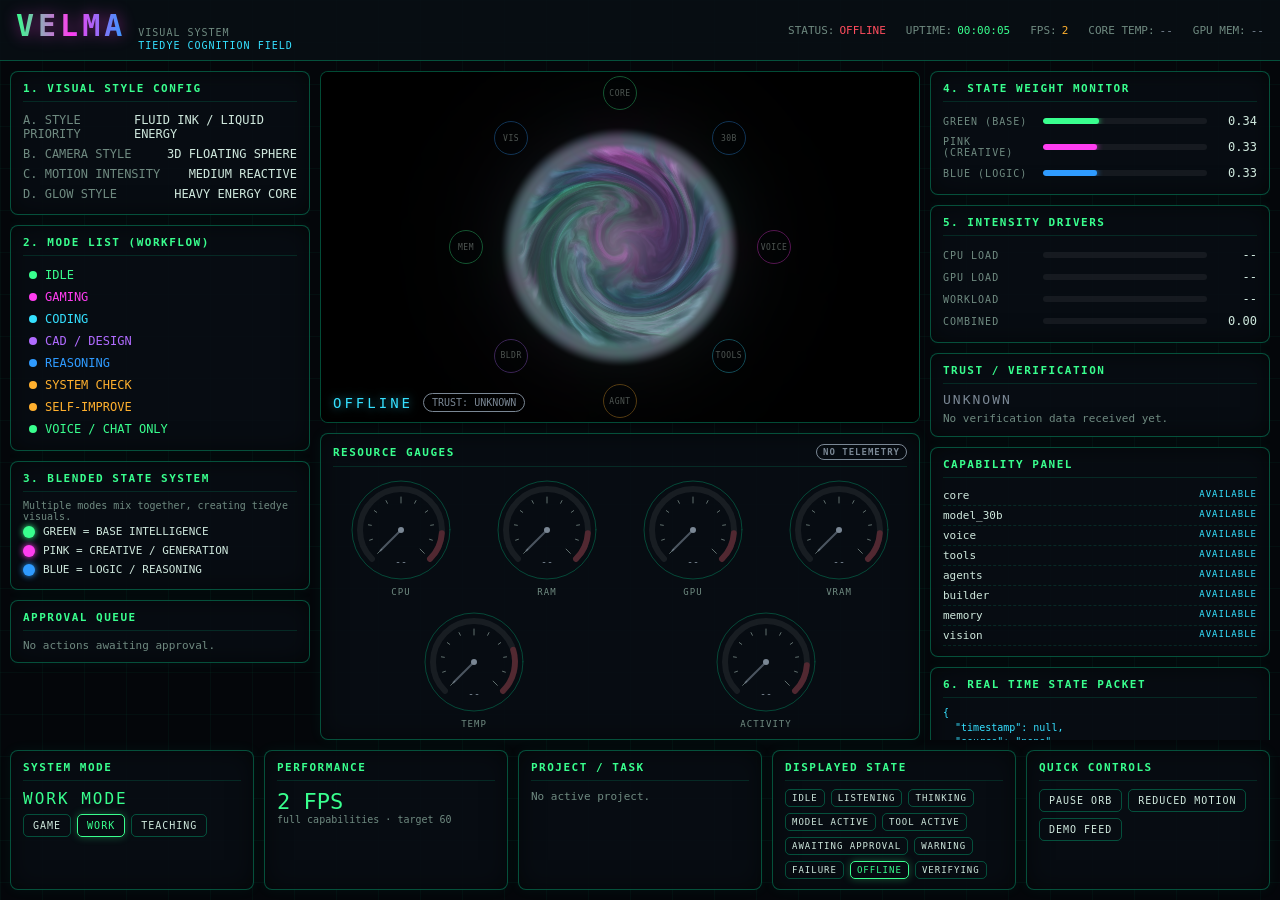
==== velma-dashboard/index.html @ 8a662762 "Add VELMA orb dashboard prototype (dependency-free WebGL) Self-contained HTML/CSS/JS prototype of th" ====
<!DOCTYPE html>
<html lang="en">
<head>
<meta charset="utf-8">
<meta name="viewport" content="width=device-width, initial-scale=1">
<title>VELMA Visual System</title>
<link rel="icon" href="data:image/svg+xml,%3Csvg xmlns='http://www.w3.org/2000/svg' viewBox='0 0 16 16'%3E%3Ccircle cx='8' cy='8' r='6' fill='%23ff3df0'/%3E%3Ccircle cx='6' cy='7' r='3' fill='%2339ff8e'/%3E%3Ccircle cx='10' cy='9' r='3' fill='%232f9bff' fill-opacity='0.8'/%3E%3C/svg%3E">
<link rel="stylesheet" href="css/dashboard.css">
</head>
<body data-mode="work" data-state="offline">

  <header class="top-bar" id="top-bar">
    <div class="brand">
      <span class="brand-name">VELMA</span>
      <span class="brand-sub">VISUAL SYSTEM<br><em>TIEDYE COGNITION FIELD</em></span>
    </div>
    <div class="top-stats" id="top-stats"></div>
  </header>

  <main class="grid">

    <aside class="col col-left">
      <section class="panel" id="panel-visual-config">
        <h2>1. Visual Style Config</h2>
        <ul class="kv-list" id="visual-config-list"></ul>
      </section>
      <section class="panel" id="panel-modes">
        <h2>2. Mode List (Workflow)</h2>
        <ul class="mode-list" id="mode-list"></ul>
      </section>
      <section class="panel" id="panel-blend">
        <h2>3. Blended State System</h2>
        <p class="hint">Multiple modes mix together, creating tiedye visuals.</p>
        <ul class="legend" id="blend-legend"></ul>
      </section>
      <section class="panel" id="panel-approvals">
        <h2>Approval Queue</h2>
        <div id="approval-list" class="approval-list"></div>
      </section>
    </aside>

    <section class="center">
      <div class="orb-stage" id="orb-stage">
        <canvas id="orb-canvas"></canvas>
        <div id="capability-ring" class="capability-ring" aria-label="Capability orbs"></div>
        <div class="orb-readout" id="orb-readout">
          <span class="state-label" id="state-label">OFFLINE</span>
          <span class="trust-chip" id="trust-chip" data-trust="unknown">TRUST: UNKNOWN</span>
        </div>
      </div>
      <section class="panel wide" id="panel-gauges">
        <h2>Resource Gauges <span class="src-tag" id="telemetry-src">NO TELEMETRY</span></h2>
        <div class="gauge-row" id="gauge-row"></div>
      </section>
    </section>

    <aside class="col col-right">
      <section class="panel" id="panel-weights">
        <h2>4. State Weight Monitor</h2>
        <div id="weight-rows"></div>
      </section>
      <section class="panel" id="panel-drivers">
        <h2>5. Intensity Drivers</h2>
        <div id="driver-rows"></div>
      </section>
      <section class="panel" id="panel-trust">
        <h2>Trust / Verification</h2>
        <div id="trust-detail" class="trust-detail"></div>
      </section>
      <section class="panel" id="panel-capabilities">
        <h2>Capability Panel</h2>
        <ul id="capability-list" class="cap-list"></ul>
      </section>
      <section class="panel" id="panel-packet">
        <h2>6. Real Time State Packet</h2>
        <pre id="state-packet" class="packet"></pre>
      </section>
    </aside>

  </main>

  <footer class="bottom-bar">
    <section class="panel" id="panel-sysmode">
      <h2>System Mode</h2>
      <div class="sysmode-value" id="sysmode-value">WORK MODE</div>
      <div class="mode-buttons">
        <button data-set-mode="game">Game</button>
        <button data-set-mode="work" class="active">Work</button>
        <button data-set-mode="teaching">Teaching</button>
      </div>
    </section>
    <section class="panel" id="panel-perf">
      <h2>Performance</h2>
      <div class="perf-value"><span id="fps-value">--</span> FPS</div>
      <div class="hint" id="perf-note">target 60</div>
    </section>
    <section class="panel" id="panel-project">
      <h2>Project / Task</h2>
      <div id="project-detail" class="project-detail"></div>
    </section>
    <section class="panel" id="panel-states">
      <h2>Displayed State</h2>
      <div class="state-buttons" id="state-buttons"></div>
    </section>
    <section class="panel" id="panel-controls">
      <h2>Quick Controls</h2>
      <div class="quick-controls">
        <button id="btn-pause">Pause Orb</button>
        <button id="btn-reduced">Reduced Motion</button>
        <button id="btn-demo">Demo Feed</button>
      </div>
    </section>
  </footer>

  <script src="js/state.js"></script>
  <script src="js/orb.js"></script>
  <script src="js/gauges.js"></script>
  <script src="js/panels.js"></script>
  <script src="js/main.js"></script>
</body>
</html>
---- velma-dashboard/css/dashboard.css ----
:root {
  --bg: #04060a;
  --panel-bg: rgba(8, 14, 20, 0.88);
  --line: rgba(0, 255, 170, 0.28);
  --line-dim: rgba(0, 255, 170, 0.12);
  --green: #39ff8e;
  --pink: #ff3df0;
  --blue: #2f9bff;
  --cyan: #35e0ff;
  --amber: #ffb02e;
  --red: #ff4d5e;
  --gray: #7a8794;
  --text: #cfe8dd;
  --text-dim: #6f8a80;
  --mono: "JetBrains Mono", "Fira Code", ui-monospace, Menlo, Consolas, monospace;
}

* { box-sizing: border-box; margin: 0; padding: 0; }

html, body { height: 100%; }

body {
  background: var(--bg);
  background-image:
    linear-gradient(rgba(0, 255, 170, 0.035) 1px, transparent 1px),
    linear-gradient(90deg, rgba(0, 255, 170, 0.035) 1px, transparent 1px);
  background-size: 42px 42px;
  color: var(--text);
  font-family: var(--mono);
  font-size: 12px;
  display: flex;
  flex-direction: column;
  overflow: hidden;
}

/* ---------- header ---------- */
.top-bar {
  display: flex;
  align-items: center;
  gap: 24px;
  padding: 8px 16px;
  border-bottom: 1px solid var(--line);
  background: var(--panel-bg);
}
.brand { display: flex; align-items: baseline; gap: 12px; }
.brand-name {
  font-size: 30px;
  font-weight: 800;
  letter-spacing: 4px;
  background: linear-gradient(90deg, var(--green), var(--pink), var(--blue));
  -webkit-background-clip: text;
  background-clip: text;
  color: transparent;
  filter: drop-shadow(0 0 8px rgba(255, 61, 240, 0.45));
}
.brand-sub { font-size: 10px; line-height: 1.3; color: var(--text-dim); letter-spacing: 1px; }
.brand-sub em { color: var(--cyan); font-style: normal; }
.top-stats {
  display: flex;
  gap: 20px;
  margin-left: auto;
  font-size: 11px;
  flex-wrap: wrap;
}
.top-stat .k { color: var(--text-dim); margin-right: 5px; }
.top-stat .v { color: var(--green); }
.top-stat .v.warn { color: var(--amber); }
.top-stat .v.bad { color: var(--red); }
.top-stat .v.na { color: var(--gray); }

/* ---------- layout ---------- */
.grid {
  flex: 1;
  display: grid;
  grid-template-columns: 300px 1fr 340px;
  gap: 10px;
  padding: 10px;
  min-height: 0;
}
.col { display: flex; flex-direction: column; gap: 10px; overflow-y: auto; min-height: 0; }
.center { display: flex; flex-direction: column; gap: 10px; min-height: 0; min-width: 0; }

.panel {
  border: 1px solid var(--line);
  border-radius: 8px;
  background: var(--panel-bg);
  padding: 10px 12px;
  box-shadow: 0 0 14px rgba(0, 255, 170, 0.05), inset 0 0 24px rgba(0, 0, 0, 0.5);
}
.panel h2 {
  font-size: 11px;
  letter-spacing: 1.5px;
  text-transform: uppercase;
  color: var(--green);
  border-bottom: 1px solid var(--line-dim);
  padding-bottom: 6px;
  margin-bottom: 8px;
  display: flex;
  align-items: center;
  gap: 8px;
}
.hint { color: var(--text-dim); font-size: 10px; }

/* ---------- orb stage ---------- */
.orb-stage {
  position: relative;
  flex: 1;
  min-height: 320px;
  border: 1px solid var(--line);
  border-radius: 8px;
  background: radial-gradient(ellipse at center, rgba(10, 18, 28, 0.6), rgba(2, 4, 7, 0.95));
  overflow: hidden;
}
#orb-canvas { position: absolute; inset: 0; width: 100%; height: 100%; display: block; }

.capability-ring { position: absolute; inset: 0; pointer-events: none; }
.cap-orb {
  position: absolute;
  width: 34px;
  height: 34px;
  margin: -17px 0 0 -17px;
  border-radius: 50%;
  display: flex;
  align-items: center;
  justify-content: center;
  font-size: 8px;
  letter-spacing: 0.5px;
  color: #eafff5;
  border: 1px solid;
  opacity: 0.32;
  transition: opacity 0.5s, box-shadow 0.5s, transform 0.5s;
  background: rgba(4, 8, 12, 0.8);
  text-align: center;
  pointer-events: auto;
}
.cap-orb.active {
  opacity: 1;
  transform: scale(1.15);
}
.cap-orb.blocked { opacity: 0.55; border-style: dashed; }

.orb-readout {
  position: absolute;
  left: 12px;
  bottom: 10px;
  display: flex;
  gap: 10px;
  align-items: center;
}
.state-label {
  font-size: 14px;
  letter-spacing: 3px;
  color: var(--cyan);
  text-shadow: 0 0 10px rgba(53, 224, 255, 0.6);
}
.trust-chip {
  font-size: 10px;
  padding: 3px 8px;
  border-radius: 10px;
  border: 1px solid var(--gray);
  color: var(--gray);
}
.trust-chip[data-trust="verified"]   { border-color: var(--green); color: var(--green); }
.trust-chip[data-trust="uncertain"]  { border-color: var(--amber); color: var(--amber); }
.trust-chip[data-trust="conflicting"]{ border-color: var(--amber); color: var(--amber); border-style: dashed; }
.trust-chip[data-trust="failed"]     { border-color: var(--red);   color: var(--red); }
.trust-chip[data-trust="unknown"]    { border-color: var(--gray);  color: var(--gray); }

/* ---------- lists ---------- */
.kv-list, .legend, .mode-list, .cap-list { list-style: none; }
.kv-list li { display: flex; justify-content: space-between; padding: 3px 0; }
.kv-list .k { color: var(--text-dim); }
.kv-list .v { color: var(--text); }

.mode-list li {
  padding: 4px 6px;
  border-radius: 4px;
  display: flex;
  gap: 8px;
  align-items: center;
  color: var(--text-dim);
}
.mode-list li.on { color: var(--text); background: rgba(0, 255, 170, 0.07); }
.mode-list .dot { width: 8px; height: 8px; border-radius: 50%; background: currentColor; flex: none; }

.legend li { display: flex; align-items: center; gap: 8px; padding: 3px 0; font-size: 11px; }
.legend .swatch { width: 12px; height: 12px; border-radius: 50%; flex: none; }

.cap-list li {
  display: flex;
  justify-content: space-between;
  gap: 8px;
  padding: 3px 0;
  border-bottom: 1px dashed var(--line-dim);
  font-size: 11px;
}
.cap-list .cap-status { text-transform: uppercase; font-size: 9px; letter-spacing: 1px; }
.cap-status[data-s="active"]   { color: var(--green); }
.cap-status[data-s="available"]{ color: var(--cyan); }
.cap-status[data-s="disabled"] { color: var(--gray); }
.cap-status[data-s="blocked"]  { color: var(--red); }
.cap-status[data-s="awaiting"] { color: var(--amber); }

/* ---------- bars / weights ---------- */
.bar-row { display: grid; grid-template-columns: 92px 1fr 42px; gap: 8px; align-items: center; padding: 4px 0; }
.bar-row .bar-label { color: var(--text-dim); font-size: 10px; text-transform: uppercase; letter-spacing: 1px; }
.bar-row .bar-value { text-align: right; }
.bar-track { height: 6px; border-radius: 3px; background: rgba(255, 255, 255, 0.06); overflow: hidden; }
.bar-fill { height: 100%; border-radius: 3px; transition: width 0.4s; }

/* ---------- gauges ---------- */
.gauge-row { display: flex; gap: 10px; flex-wrap: wrap; justify-content: space-around; }
.gauge-cell { display: flex; flex-direction: column; align-items: center; gap: 2px; }
.gauge-cell canvas { display: block; }
.gauge-cell .gauge-name { font-size: 9px; letter-spacing: 1px; color: var(--text-dim); text-transform: uppercase; }
.src-tag {
  margin-left: auto;
  font-size: 9px;
  padding: 2px 6px;
  border-radius: 8px;
  border: 1px solid var(--gray);
  color: var(--gray);
  letter-spacing: 1px;
}
.src-tag.live { border-color: var(--green); color: var(--green); }
.src-tag.demo { border-color: var(--amber); color: var(--amber); }

/* ---------- trust / approvals / project ---------- */
.trust-detail .trust-state { font-size: 13px; letter-spacing: 2px; margin-bottom: 4px; }
.trust-detail .trust-reason { color: var(--text-dim); font-size: 11px; line-height: 1.4; }

.approval-list .approval-item {
  border: 1px solid var(--amber);
  border-radius: 6px;
  padding: 6px 8px;
  margin-bottom: 6px;
  font-size: 11px;
}
.approval-item .a-title { color: var(--amber); }
.approval-item .a-meta { color: var(--text-dim); font-size: 10px; margin-top: 2px; line-height: 1.4; }
.approval-empty { color: var(--text-dim); font-size: 11px; }

.project-detail { font-size: 11px; line-height: 1.5; }
.project-detail .p-name { color: var(--cyan); }
.project-detail .p-dim { color: var(--text-dim); }

/* ---------- packet ---------- */
.packet {
  font-size: 10px;
  line-height: 1.45;
  color: var(--cyan);
  white-space: pre-wrap;
  word-break: break-word;
  max-height: 200px;
  overflow-y: auto;
}

/* ---------- bottom bar ---------- */
.bottom-bar {
  display: grid;
  grid-template-columns: repeat(5, 1fr);
  gap: 10px;
  padding: 0 10px 10px;
}
.sysmode-value { font-size: 16px; letter-spacing: 2px; color: var(--green); margin-bottom: 6px; }
.perf-value { font-size: 22px; color: var(--green); }
.perf-value span { font-variant-numeric: tabular-nums; }

button {
  font-family: var(--mono);
  font-size: 10px;
  letter-spacing: 1px;
  text-transform: uppercase;
  background: transparent;
  border: 1px solid var(--line);
  color: var(--text);
  border-radius: 5px;
  padding: 5px 9px;
  cursor: pointer;
}
button:hover { background: rgba(0, 255, 170, 0.08); }
button.active { border-color: var(--green); color: var(--green); box-shadow: 0 0 8px rgba(57, 255, 142, 0.3); }
.mode-buttons, .quick-controls, .state-buttons { display: flex; gap: 6px; flex-wrap: wrap; }
.state-buttons button { font-size: 9px; padding: 3px 6px; }

/* ---------- scrollbars ---------- */
::-webkit-scrollbar { width: 6px; }
::-webkit-scrollbar-thumb { background: rgba(0, 255, 170, 0.2); border-radius: 3px; }

@media (prefers-reduced-motion: reduce) {
  * { transition: none !important; }
}
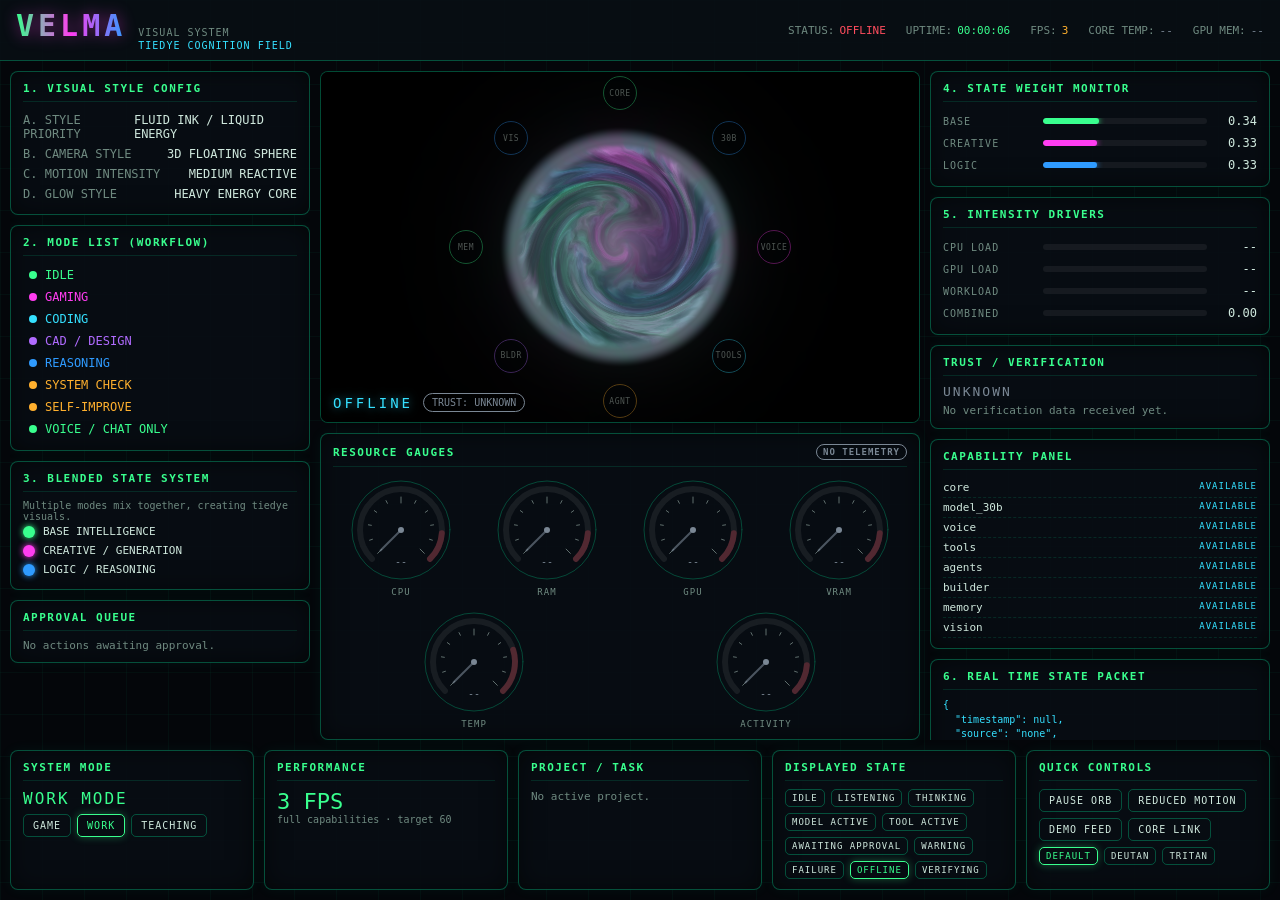
==== commit 4463ec41: "Add color-blind palettes and local Core link to VELMA dashboard - Color vision palettes (DEFAULT / D" ====
--- a/velma-dashboard/index.html
+++ b/velma-dashboard/index.html
@@ -108,11 +108,15 @@
         <button id="btn-pause">Pause Orb</button>
         <button id="btn-reduced">Reduced Motion</button>
         <button id="btn-demo">Demo Feed</button>
+        <button id="btn-core">Core Link</button>
       </div>
+      <div class="quick-controls palette-controls" id="palette-controls" aria-label="Color vision palette"></div>
     </section>
   </footer>
 
+  <script src="js/palette.js"></script>
   <script src="js/state.js"></script>
+  <script src="js/bridge.js"></script>
   <script src="js/orb.js"></script>
   <script src="js/gauges.js"></script>
   <script src="js/panels.js"></script>
--- a/velma-dashboard/css/dashboard.css
+++ b/velma-dashboard/css/dashboard.css
@@ -281,6 +281,8 @@
 button:hover { background: rgba(0, 255, 170, 0.08); }
 button.active { border-color: var(--green); color: var(--green); box-shadow: 0 0 8px rgba(57, 255, 142, 0.3); }
 .mode-buttons, .quick-controls, .state-buttons { display: flex; gap: 6px; flex-wrap: wrap; }
+.palette-controls { margin-top: 6px; }
+.palette-controls button { font-size: 9px; padding: 3px 6px; }
 .state-buttons button { font-size: 9px; padding: 3px 6px; }
 
 /* ---------- scrollbars ---------- */
